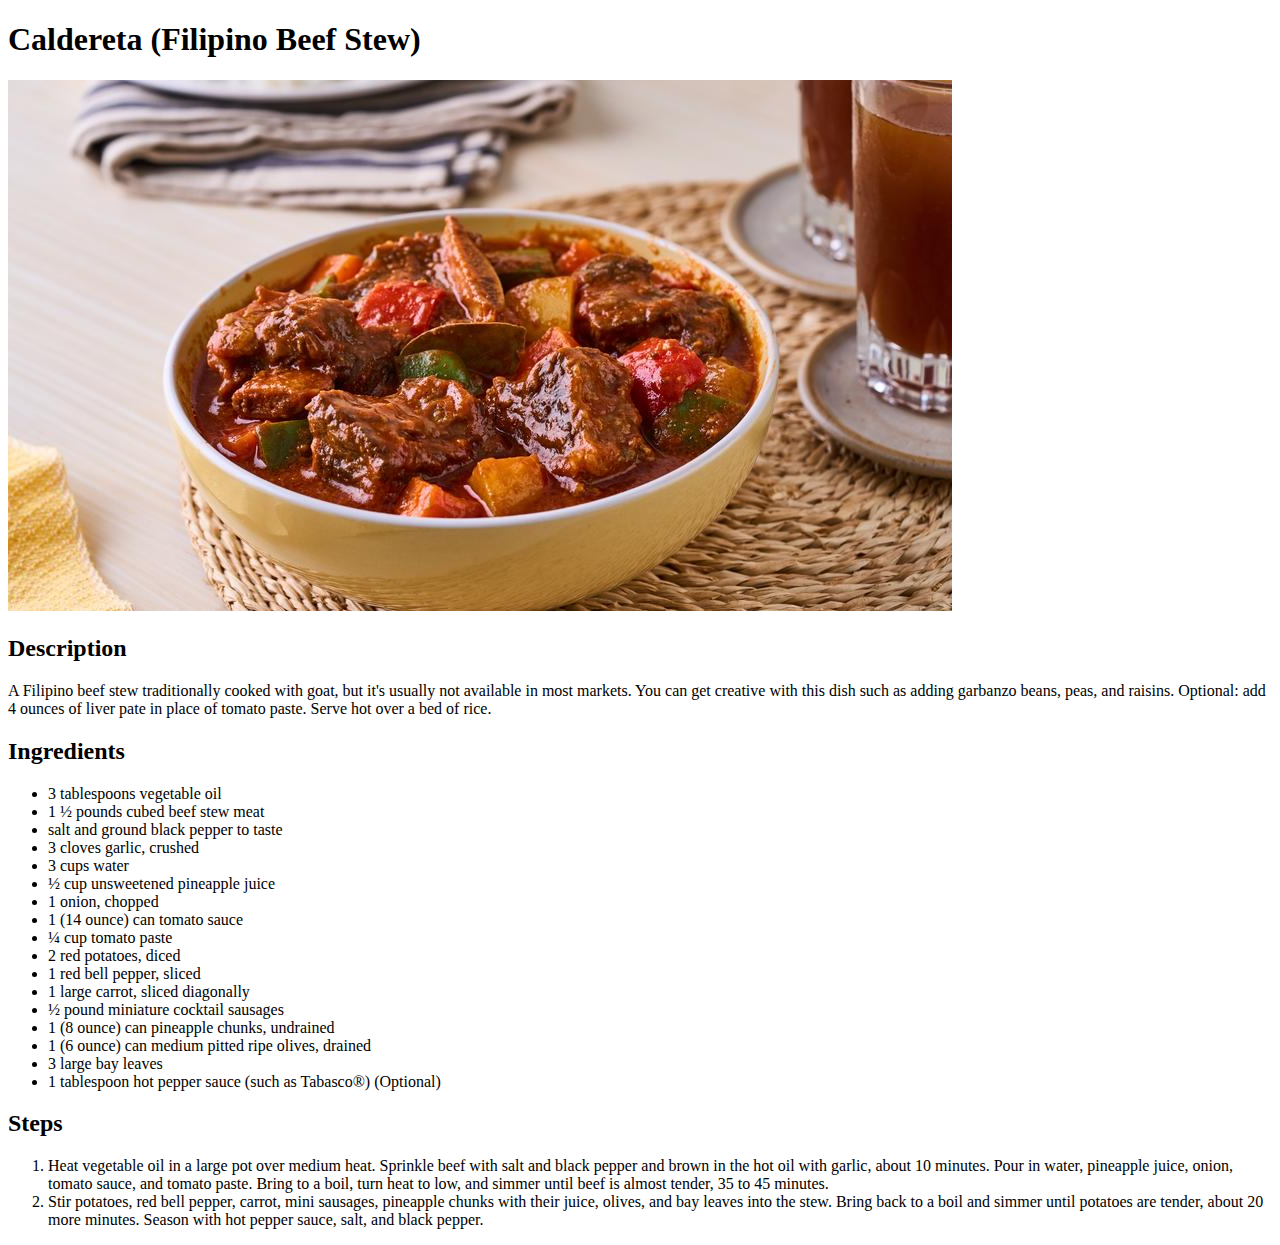
==== recipes/caldereta.html @ e7d274ba "Add Caldereta recipe" ====
<!DOCTYPE html>
<html lang="en">
<head>
    <meta charset="UTF-8">
    <meta name="viewport" content="width=device-width, initial-scale=1.0">
    <title>Caldereta (Filipino Beef Stew)</title>
</head>
<body>
    <h1>Caldereta (Filipino Beef Stew)</h1>
    <img src="../assets/images/caldereta.jpg" alt="A bowl of Caldereta with some glasses of iced tea on the side">
        
    <section>
        <h2>Description</h2>
        <p>A Filipino beef stew traditionally cooked with goat, but it's usually not available in most markets. You can get creative with this dish such as adding garbanzo beans, peas, and raisins. Optional: add 4 ounces of liver pate in place of tomato paste. Serve hot over a bed of rice.</p>
    </section>

    <section>
        <h2>Ingredients</h2>
        <ul>
            <li>3 tablespoons vegetable oil</li>
            <li>1 ½ pounds cubed beef stew meat</li>
            <li>salt and ground black pepper to taste</li>
            <li>3 cloves garlic, crushed</li>
            <li>3 cups water</li>
            <li>½ cup unsweetened pineapple juice</li>
            <li>1 onion, chopped</li>
            <li>1 (14 ounce) can tomato sauce</li>
            <li>¼ cup tomato paste</li>
            <li>2 red potatoes, diced</li>
            <li>1 red bell pepper, sliced</li>
            <li>1 large carrot, sliced diagonally</li>
            <li>½ pound miniature cocktail sausages</li>
            <li>1 (8 ounce) can pineapple chunks, undrained</li>
            <li>1 (6 ounce) can medium pitted ripe olives, drained</li>
            <li>3 large bay leaves</li>
            <li>1 tablespoon hot pepper sauce (such as Tabasco®) (Optional)</li>
        </ul>
    </section>

    <section>
        <h2>Steps</h2>
        <ol>
            <li>Heat vegetable oil in a large pot over medium heat. Sprinkle beef with salt and black pepper and brown in the hot oil with garlic, about 10 minutes. Pour in water, pineapple juice, onion, tomato sauce, and tomato paste. Bring to a boil, turn heat to low, and simmer until beef is almost tender, 35 to 45 minutes.</li>
            <li>Stir potatoes, red bell pepper, carrot, mini sausages, pineapple chunks with their juice, olives, and bay leaves into the stew. Bring back to a boil and simmer until potatoes are tender, about 20 more minutes. Season with hot pepper sauce, salt, and black pepper.</li>
        </ol>
    </section>
</body>
</html>
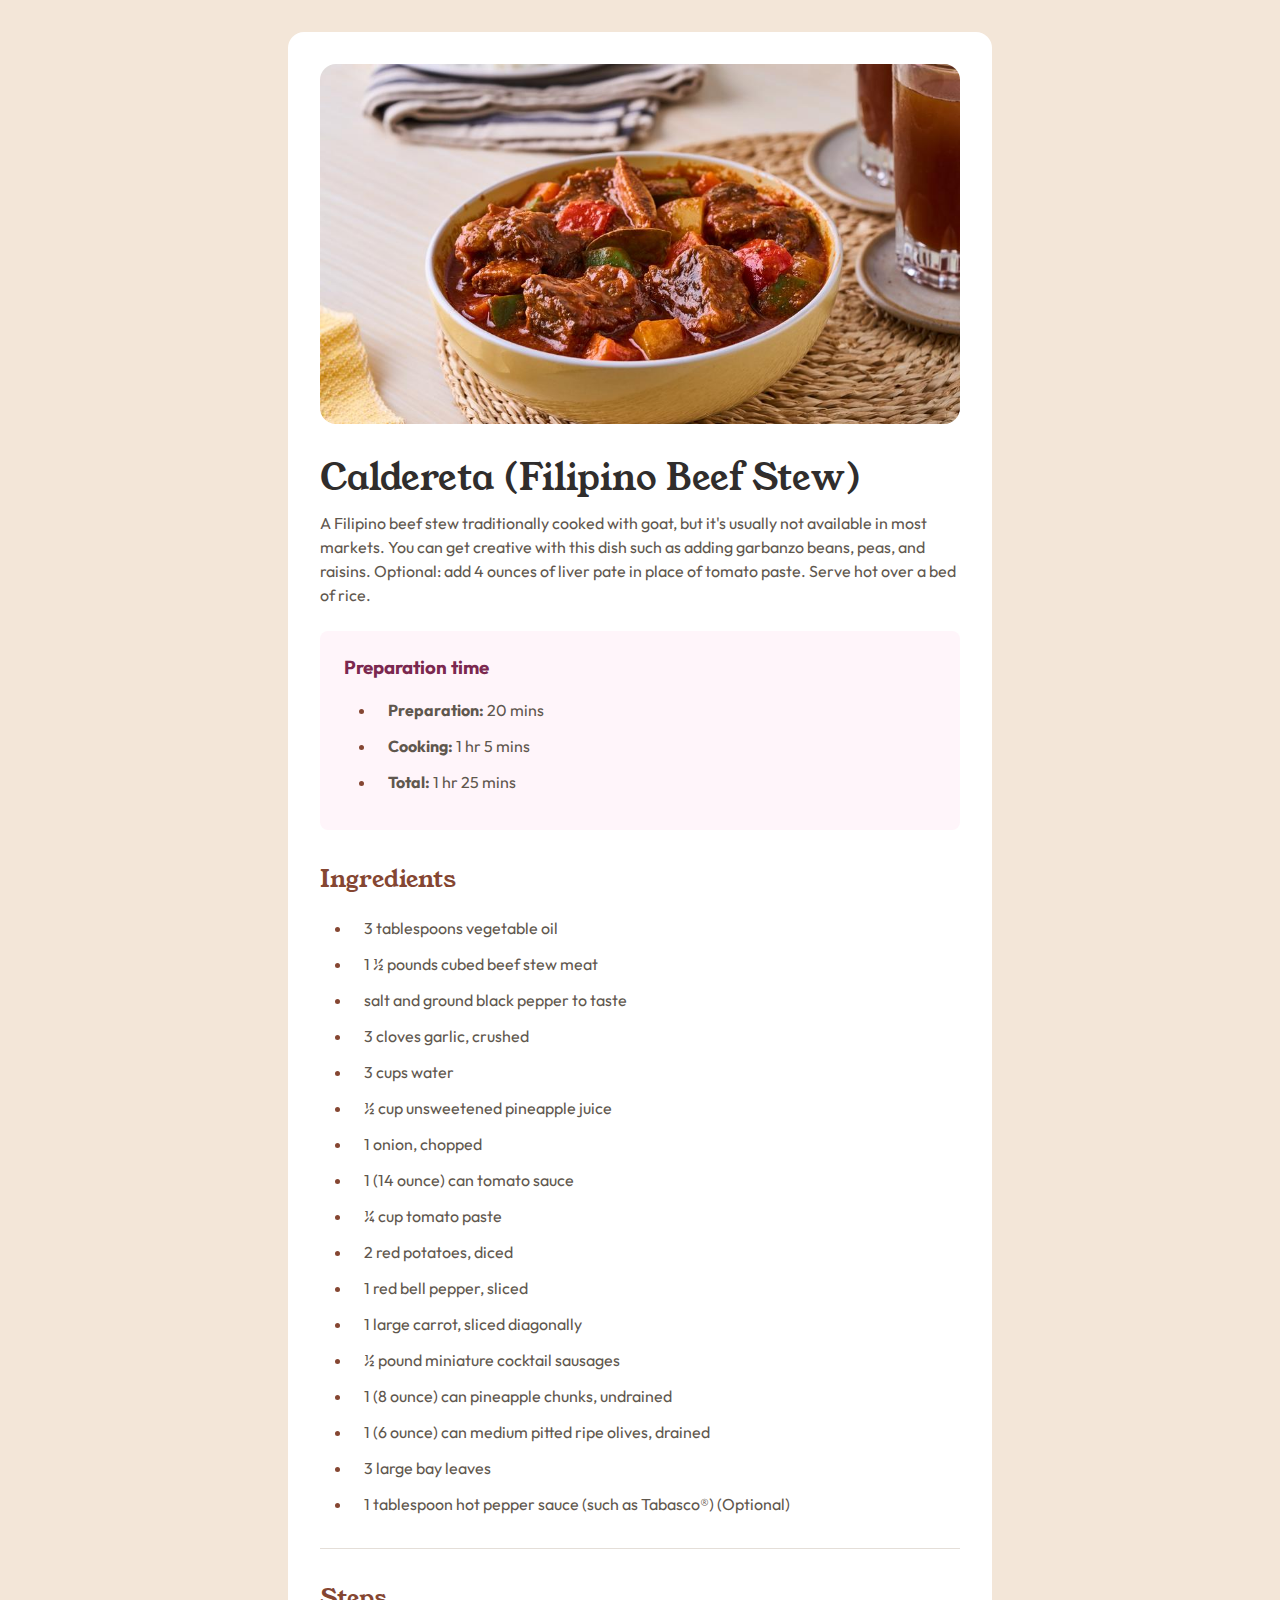
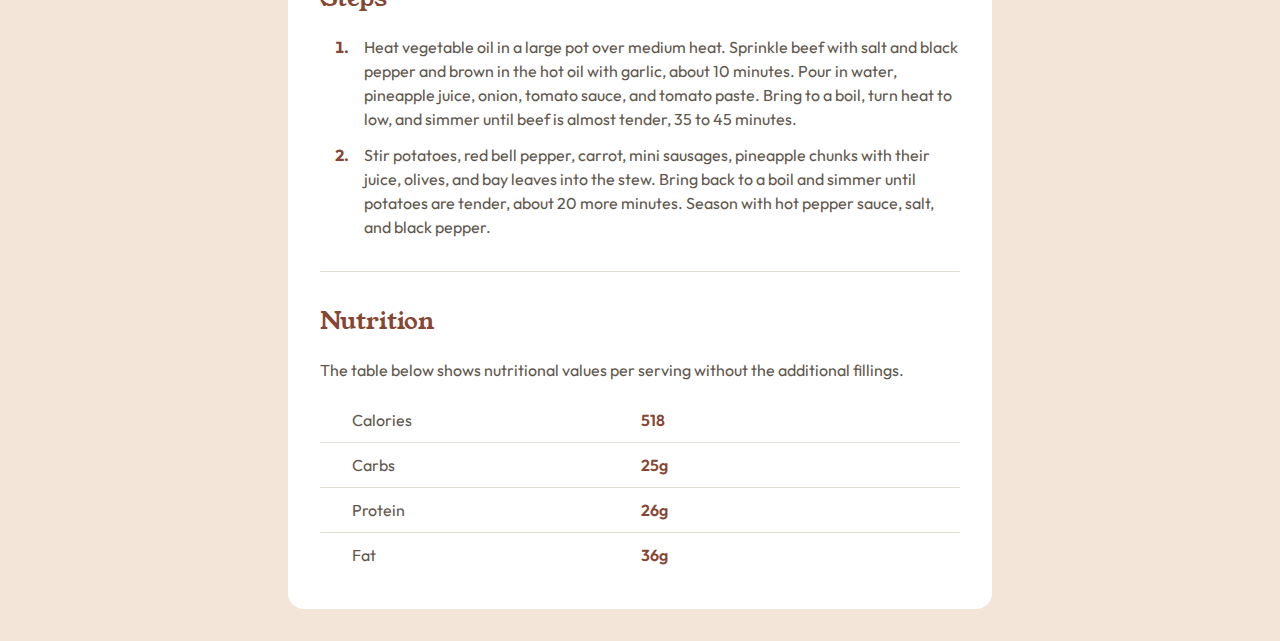
==== commit 80551635: "Restructure recipe page template" ====
--- a/recipes/caldereta.html
+++ b/recipes/caldereta.html
@@ -4,45 +4,86 @@
     <meta charset="UTF-8">
     <meta name="viewport" content="width=device-width, initial-scale=1.0">
     <title>Caldereta (Filipino Beef Stew)</title>
+
+    <link rel="preconnect" href="https://fonts.googleapis.com">
+    <link rel="preconnect" href="https://fonts.gstatic.com" crossorigin>
+    <link href="https://fonts.googleapis.com/css2?family=Outfit:wght@400;600;700&family=Young+Serif&display=swap" rel="stylesheet">
+    <link rel="stylesheet" href="../assets/css/styles.css">
 </head>
 <body>
-    <h1>Caldereta (Filipino Beef Stew)</h1>
-    <img src="../assets/images/caldereta.jpg" alt="A bowl of Caldereta with some glasses of iced tea on the side">
+    <main>
+        <img src="../assets/images/caldereta.jpg" alt="A bowl of Caldereta with some glasses of iced tea on the side" class="recipe__image">
+        <h1 class="recipe__name">Caldereta (Filipino Beef Stew)</h1>
+        <p class="recipe__description">A Filipino beef stew traditionally cooked with goat, but it's usually not available in most markets. You can get creative with this dish such as adding garbanzo beans, peas, and raisins. Optional: add 4 ounces of liver pate in place of tomato paste. Serve hot over a bed of rice.</p>
         
-    <section>
-        <h2>Description</h2>
-        <p>A Filipino beef stew traditionally cooked with goat, but it's usually not available in most markets. You can get creative with this dish such as adding garbanzo beans, peas, and raisins. Optional: add 4 ounces of liver pate in place of tomato paste. Serve hot over a bed of rice.</p>
-    </section>
+        <section class="recipe__preparation-time">
+            <h3>Preparation time</h3>
+            <ul>
+                <li><span class="prep-time-label">Preparation:</span> 20 mins</li>
+                <li><span class="prep-time-label">Cooking:</span> 1 hr 5 mins</li>
+                <li><span class="prep-time-label">Total:</span> 1 hr 25 mins</li>
+            </ul>
+        </section>
 
-    <section>
-        <h2>Ingredients</h2>
-        <ul>
-            <li>3 tablespoons vegetable oil</li>
-            <li>1 ½ pounds cubed beef stew meat</li>
-            <li>salt and ground black pepper to taste</li>
-            <li>3 cloves garlic, crushed</li>
-            <li>3 cups water</li>
-            <li>½ cup unsweetened pineapple juice</li>
-            <li>1 onion, chopped</li>
-            <li>1 (14 ounce) can tomato sauce</li>
-            <li>¼ cup tomato paste</li>
-            <li>2 red potatoes, diced</li>
-            <li>1 red bell pepper, sliced</li>
-            <li>1 large carrot, sliced diagonally</li>
-            <li>½ pound miniature cocktail sausages</li>
-            <li>1 (8 ounce) can pineapple chunks, undrained</li>
-            <li>1 (6 ounce) can medium pitted ripe olives, drained</li>
-            <li>3 large bay leaves</li>
-            <li>1 tablespoon hot pepper sauce (such as Tabasco®) (Optional)</li>
-        </ul>
-    </section>
+        <section>
+            <h2>Ingredients</h2>
+            <ul>
+                <li>3 tablespoons vegetable oil</li>
+                <li>1 ½ pounds cubed beef stew meat</li>
+                <li>salt and ground black pepper to taste</li>
+                <li>3 cloves garlic, crushed</li>
+                <li>3 cups water</li>
+                <li>½ cup unsweetened pineapple juice</li>
+                <li>1 onion, chopped</li>
+                <li>1 (14 ounce) can tomato sauce</li>
+                <li>¼ cup tomato paste</li>
+                <li>2 red potatoes, diced</li>
+                <li>1 red bell pepper, sliced</li>
+                <li>1 large carrot, sliced diagonally</li>
+                <li>½ pound miniature cocktail sausages</li>
+                <li>1 (8 ounce) can pineapple chunks, undrained</li>
+                <li>1 (6 ounce) can medium pitted ripe olives, drained</li>
+                <li>3 large bay leaves</li>
+                <li>1 tablespoon hot pepper sauce (such as Tabasco®) (Optional)</li>
+            </ul>
+        </section>
 
-    <section>
-        <h2>Steps</h2>
-        <ol>
-            <li>Heat vegetable oil in a large pot over medium heat. Sprinkle beef with salt and black pepper and brown in the hot oil with garlic, about 10 minutes. Pour in water, pineapple juice, onion, tomato sauce, and tomato paste. Bring to a boil, turn heat to low, and simmer until beef is almost tender, 35 to 45 minutes.</li>
-            <li>Stir potatoes, red bell pepper, carrot, mini sausages, pineapple chunks with their juice, olives, and bay leaves into the stew. Bring back to a boil and simmer until potatoes are tender, about 20 more minutes. Season with hot pepper sauce, salt, and black pepper.</li>
-        </ol>
-    </section>
+        <hr>
+
+        <section>
+            <h2>Steps</h2>
+            <ol>
+                <li>Heat vegetable oil in a large pot over medium heat. Sprinkle beef with salt and black pepper and brown in the hot oil with garlic, about 10 minutes. Pour in water, pineapple juice, onion, tomato sauce, and tomato paste. Bring to a boil, turn heat to low, and simmer until beef is almost tender, 35 to 45 minutes.</li>
+                <li>Stir potatoes, red bell pepper, carrot, mini sausages, pineapple chunks with their juice, olives, and bay leaves into the stew. Bring back to a boil and simmer until potatoes are tender, about 20 more minutes. Season with hot pepper sauce, salt, and black pepper.</li>
+            </ol>
+        </section>
+
+        <hr>
+
+        <section>
+            <h2>Nutrition</h2>
+            <p>The table below shows nutritional values per serving without the additional fillings.</p>
+            <table>
+                <tbody>
+                    <tr>
+                        <th scope="row">Calories</th>
+                        <td>518</td>
+                    </tr>
+                    <tr>
+                        <th scope="row">Carbs</th>
+                        <td>25g</td>
+                    </tr>
+                    <tr>
+                        <th scope="row">Protein</th>
+                        <td>26g</td>
+                    </tr>
+                    <tr>
+                        <th scope="row">Fat</th>
+                        <td>36g</td>
+                    </tr>
+                </tbody>
+            </table>
+        </section>
+    </main>
 </body>
 </html>--- a/assets/css/styles.css
+++ b/assets/css/styles.css
@@ -0,0 +1,107 @@
+body {
+    background-color: hsl(30, 54%, 90%);
+    color: hsl(30, 10%, 34%);
+    margin: 0;
+    font-family: 'Outfit', sans-serif;
+    font-size: 16px;
+    font-weight: 400;
+}
+
+main {
+    background-color: hsl(0, 0%, 100%);
+    max-width: 640px;
+    margin: 2em auto;
+    padding: 2em;
+    border-radius: 1em;
+}
+
+p, li {
+    line-height: 1.5;
+}
+
+h1, h2 {
+    font-family: 'Young Serif', serif;
+    font-weight: 400;
+    color: hsl(14, 45%, 36%);
+}
+
+hr {
+    border: none;
+    border-top: 1px solid hsl(30, 18%, 87%);
+    margin-block: 2em;
+}
+
+ul, ol {
+    padding-inline-start: 2em;
+}
+
+li {
+    padding-inline-start: 0.75em;
+    margin-block-end: 0.75em;
+}
+
+li::marker {
+    font-weight: 700;
+    color: hsl(14, 45%, 36%);
+}
+
+table {
+    width: 100%;
+    border-collapse: collapse;
+}
+
+td, th {
+    padding-block: 0.75em;
+    width: 50%;
+}
+
+th {
+    text-align: left;
+    font-weight: 400;
+    padding-left: 2em;
+}
+
+td {
+    font-weight: 600;
+    color: hsl(14, 45%, 36%);
+}
+
+tr:not(:last-child) {
+    border-bottom: 1px solid hsl(30, 18%, 87%);
+} 
+
+.recipe__name {
+    font-size: 2.25em;
+    color: hsl(24, 5%, 18%);
+    margin-bottom: 0;
+}
+
+.recipe__image {
+    width: 100%;
+    border-radius: 1em;
+}
+
+.recipe__description {
+    margin-top: 0.5em;
+    margin-bottom: 1.5em;
+}
+
+.recipe__preparation-time {
+    background-color: hsl(330, 100%, 98%);
+    padding: 1.5em;
+    border-radius: 0.5em;
+    margin-bottom: 2em;
+}
+
+.recipe__preparation-time h3 {
+    margin-top: 0;
+    color: hsl(332, 51%, 32%);
+}
+
+.recipe__preparation-time ul {
+    margin-bottom: 0;
+}
+
+.prep-time-label {
+    font-weight: 700;
+}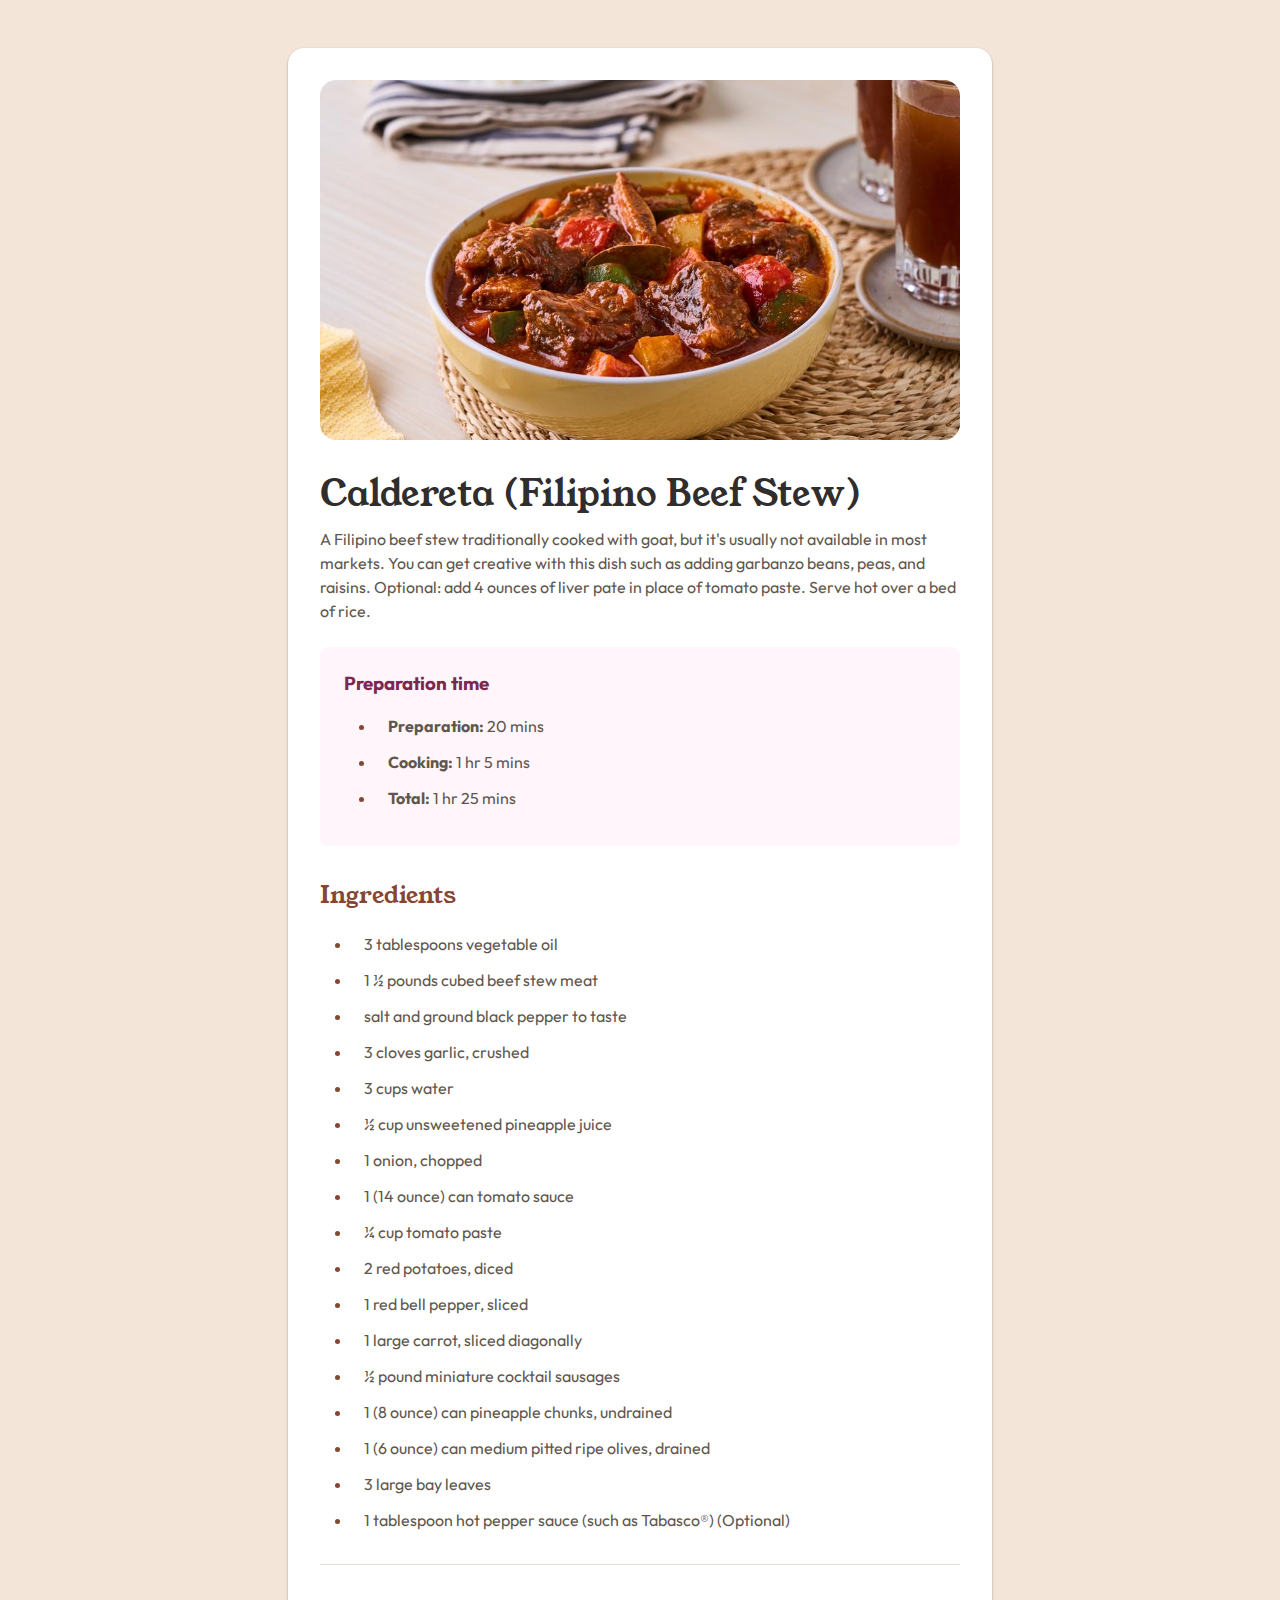
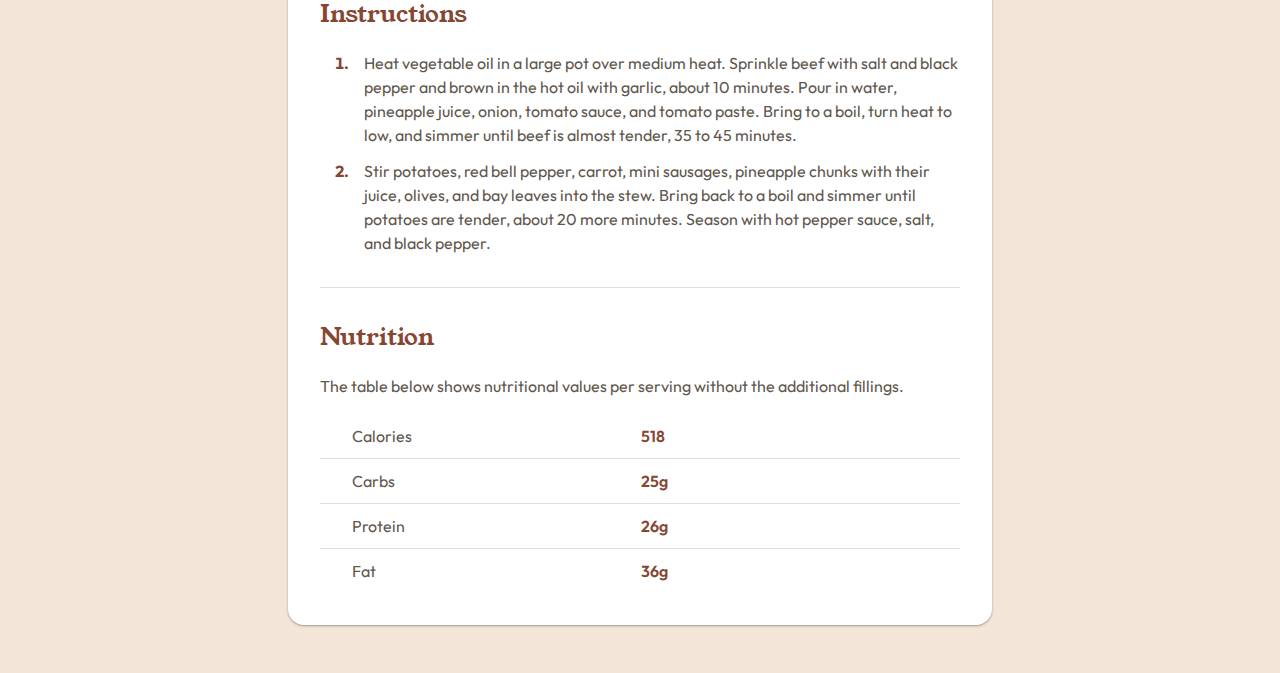
==== commit 5db85229: "Rename Steps heading" ====
--- a/recipes/caldereta.html
+++ b/recipes/caldereta.html
@@ -51,7 +51,7 @@
         <hr>
 
         <section>
-            <h2>Steps</h2>
+            <h2>Instructions</h2>
             <ol>
                 <li>Heat vegetable oil in a large pot over medium heat. Sprinkle beef with salt and black pepper and brown in the hot oil with garlic, about 10 minutes. Pour in water, pineapple juice, onion, tomato sauce, and tomato paste. Bring to a boil, turn heat to low, and simmer until beef is almost tender, 35 to 45 minutes.</li>
                 <li>Stir potatoes, red bell pepper, carrot, mini sausages, pineapple chunks with their juice, olives, and bay leaves into the stew. Bring back to a boil and simmer until potatoes are tender, about 20 more minutes. Season with hot pepper sauce, salt, and black pepper.</li>
--- a/assets/css/styles.css
+++ b/assets/css/styles.css
@@ -10,9 +10,10 @@
 main {
     background-color: hsl(0, 0%, 100%);
     max-width: 640px;
-    margin: 2em auto;
+    margin: 3em auto;
     padding: 2em;
     border-radius: 1em;
+    box-shadow: 0 1px 3px rgba(0,0,0,0.12), 0 1px 2px rgba(0,0,0,0.24);
 }
 
 p, li {
